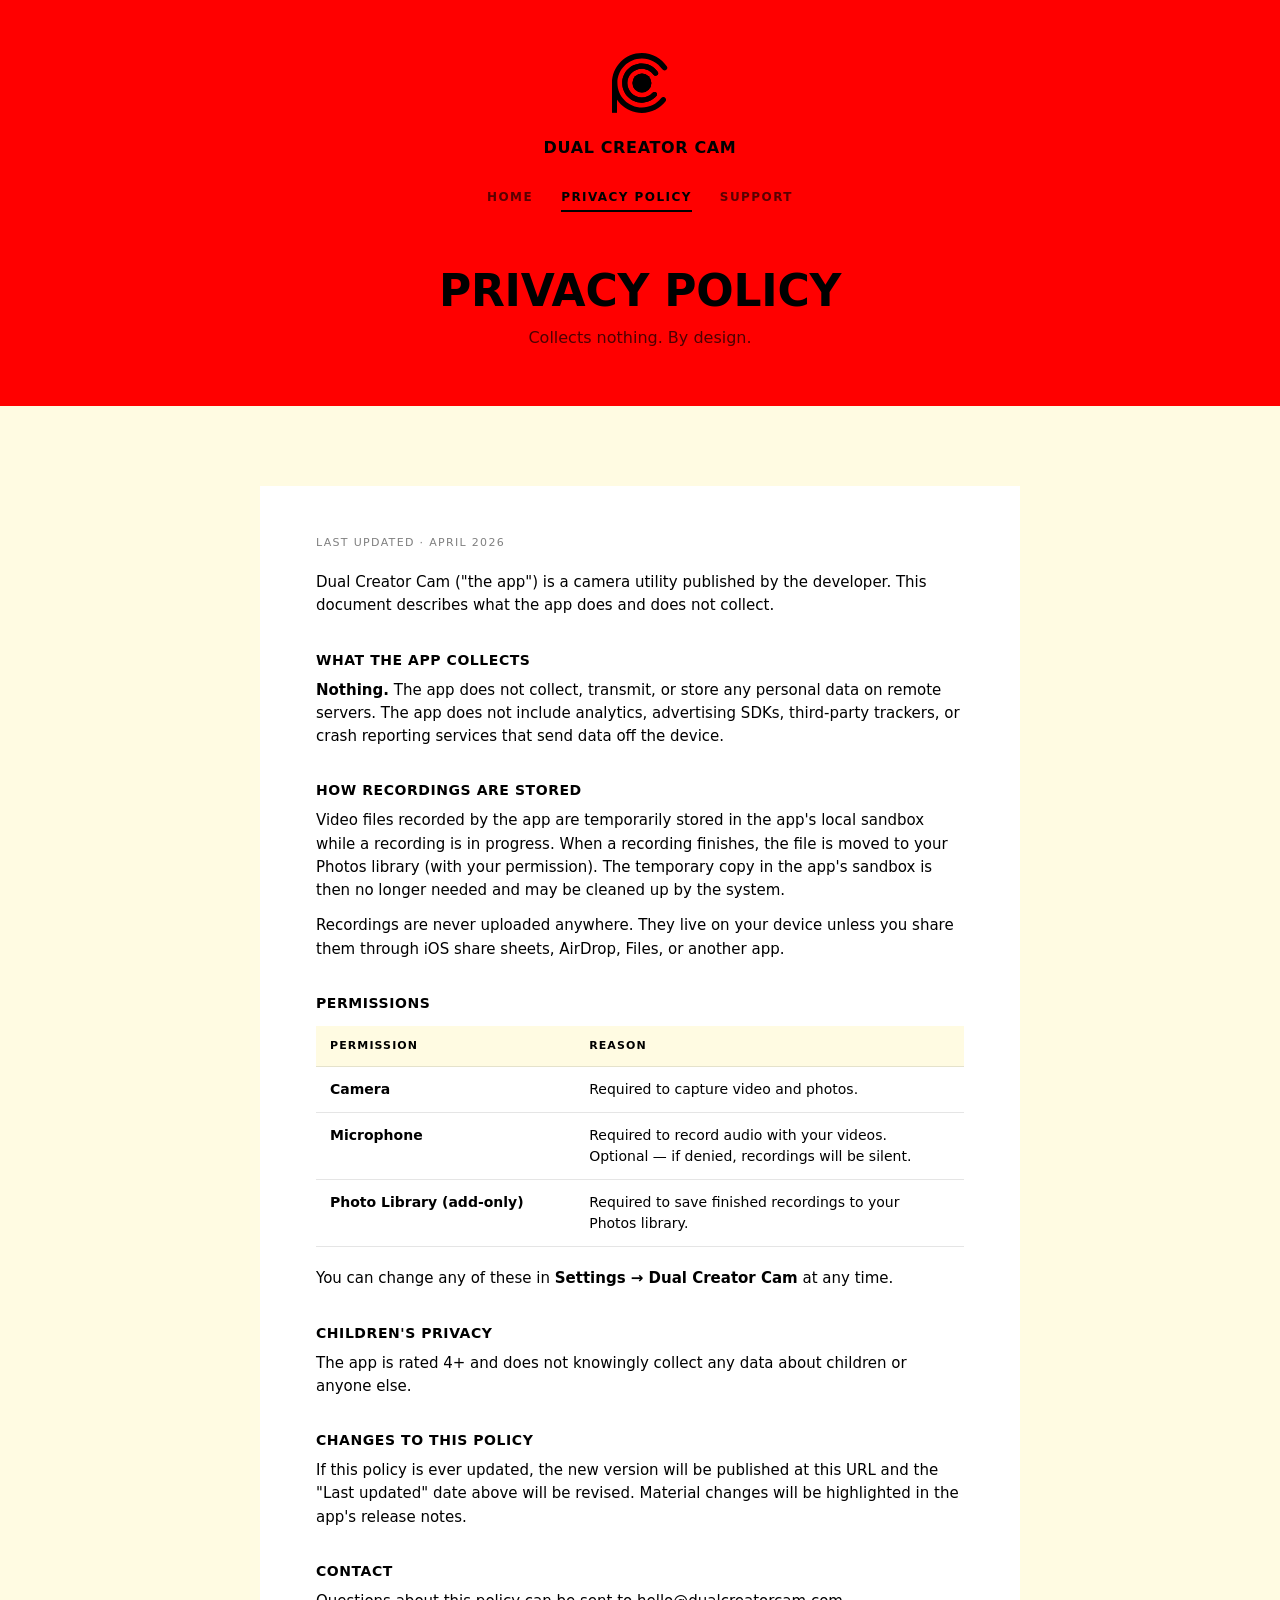
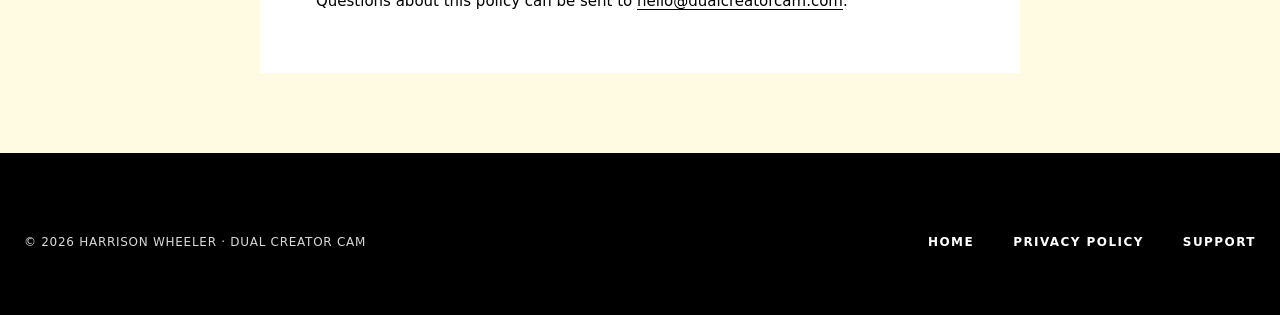
==== privacy/index.html @ c1e84533 "Add site assets, support/privacy pages, CNAME for dualcreatorcam.com Switch all canonical URLs and c" ====
<!doctype html>
<html lang="en">
<head>
<meta charset="utf-8" />
<meta name="viewport" content="width=device-width, initial-scale=1, viewport-fit=cover" />
<title>Privacy Policy — Dual Creator Cam</title>
<meta name="description" content="Dual Creator Cam collects nothing. No analytics, no third-party trackers, no cloud uploads. Your recordings live on your device." />
<meta property="og:title" content="Privacy Policy — Dual Creator Cam" />
<meta property="og:description" content="Dual Creator Cam collects nothing." />
<meta property="og:type" content="website" />
<meta name="theme-color" content="#ff0000" />
<link rel="canonical" href="https://dualcreatorcam.com/privacy/" />
<link rel="icon" type="image/svg+xml" href="../assets/logo.svg" />
<link rel="apple-touch-icon" href="../assets/logo.svg" />
<link rel="stylesheet" href="../assets/style.css" />
</head>
<body>

<header class="hero hero--page">
  <div class="wrap">
    <a href="../" aria-label="Home"><img class="logo" src="../assets/logo.svg" alt="Dual Creator Cam" /></a>
    <p class="wordmark">Dual Creator Cam</p>

    <nav class="page-nav" aria-label="Site sections">
      <a href="../">Home</a>
      <a href="../privacy/" class="active">Privacy Policy</a>
      <a href="../support/">Support</a>
    </nav>

    <h1 class="page-title">Privacy Policy</h1>
    <p class="page-deck">Collects nothing. By design.</p>
  </div>
</header>

<section class="doc-section">
  <article class="panel">
    <p class="updated">Last updated · April 2026</p>

    <p>Dual Creator Cam ("the app") is a camera utility published by the developer. This document describes what the app does and does not collect.</p>

    <h2>What the app collects</h2>
    <p><strong>Nothing.</strong> The app does not collect, transmit, or store any personal data on remote servers. The app does not include analytics, advertising SDKs, third-party trackers, or crash reporting services that send data off the device.</p>

    <h2>How recordings are stored</h2>
    <p>Video files recorded by the app are temporarily stored in the app's local sandbox while a recording is in progress. When a recording finishes, the file is moved to your Photos library (with your permission). The temporary copy in the app's sandbox is then no longer needed and may be cleaned up by the system.</p>
    <p>Recordings are never uploaded anywhere. They live on your device unless you share them through iOS share sheets, AirDrop, Files, or another app.</p>

    <h2>Permissions</h2>
    <table>
      <thead><tr><th>Permission</th><th>Reason</th></tr></thead>
      <tbody>
        <tr><td>Camera</td><td>Required to capture video and photos.</td></tr>
        <tr><td>Microphone</td><td>Required to record audio with your videos. Optional — if denied, recordings will be silent.</td></tr>
        <tr><td>Photo Library (add-only)</td><td>Required to save finished recordings to your Photos library.</td></tr>
      </tbody>
    </table>
    <p>You can change any of these in <strong>Settings &rarr; Dual Creator Cam</strong> at any time.</p>

    <h2>Children's privacy</h2>
    <p>The app is rated 4+ and does not knowingly collect any data about children or anyone else.</p>

    <h2>Changes to this policy</h2>
    <p>If this policy is ever updated, the new version will be published at this URL and the "Last updated" date above will be revised. Material changes will be highlighted in the app's release notes.</p>

    <h2>Contact</h2>
    <p>Questions about this policy can be sent to <a href="mailto:hello@dualcreatorcam.com">hello@dualcreatorcam.com</a>.</p>
  </article>
</section>

<footer class="site-footer">
  <div class="footer-row">
    <div class="copy">&copy; 2026 Harrison Wheeler · Dual Creator Cam</div>
    <nav>
      <a href="../">Home</a>
      <a href="../privacy/">Privacy Policy</a>
      <a href="../support/">Support</a>
    </nav>
  </div>
</footer>

</body>
</html>
---- assets/style.css ----
/* ==========================================================================
   Dual Creator Cam — landing site
   Styling pulled from the Figma design (node 535:2054):
   red hero, cream features, black close + footer.
   ========================================================================== */

:root {
  --red: #ff0000;
  --cream: #fffbe2;
  --black: #000000;
  --white: #ffffff;
  --ink: #000000;
  --ink-soft: rgba(0, 0, 0, 0.7);
  --ink-faint: rgba(0, 0, 0, 0.5);
  --line-on-cream: rgba(0, 0, 0, 0.1);
  --line-on-black: rgba(255, 255, 255, 0.18);
}

* { box-sizing: border-box; }
html, body {
  margin: 0;
  padding: 0;
}
html {
  scroll-behavior: smooth;
  background: var(--red);   /* covers iOS rubber-band overscroll above the hero */
}
body {
  background: var(--cream);
  color: var(--ink);
  font: 16px/1.5 -apple-system, BlinkMacSystemFont, "SF Pro Text", "SF Pro Display", system-ui, "Helvetica Neue", Helvetica, Arial, sans-serif;
  -webkit-font-smoothing: antialiased;
  text-rendering: optimizeLegibility;
}
h1, h2, h3, h4, p { margin: 0; }   /* zero default heading/paragraph margins; per-element margins set explicitly */
body, html { font-variation-settings: 'wdth' 100; }
a { color: inherit; }

.wrap { max-width: 1280px; margin: 0 auto; padding: 0 24px; }

/* ==========================================================================
   Buttons — Figma: 1px border, 4px radius, 12px y / 24px x, 16px SF Pro Bold
   ========================================================================== */
.btn {
  display: inline-flex;
  align-items: center;
  justify-content: center;
  padding: 12px 24px;
  border: 1px solid currentColor;
  border-radius: 4px;
  font-size: 16px;
  font-weight: 700;
  text-transform: uppercase;
  letter-spacing: 0.01em;
  text-decoration: none;
  background: transparent;
  cursor: pointer;
  transition: opacity 0.2s ease, transform 0.12s ease;
  line-height: 36px;
}
.btn:hover { opacity: 0.7; }
.btn:active { transform: translateY(1px); }
.btn--dark { color: var(--black); }
.btn--light { color: var(--white); }

/* ==========================================================================
   Hero — red canvas
   Figma layout (1280×~1076):
     logo at y=53 (56×60), wordmark at y=152, CTA at y=450, phone at y=551 (336×528)
   ========================================================================== */
.hero {
  background: var(--red);
  color: var(--black);
  text-align: center;
  position: relative;
}
.hero .logo {
  display: block;
  margin: 53px auto 0;
  width: 56px;
  height: auto;
}
.hero .wordmark {
  margin: 27px 0 0;
  font-size: 16px;
  font-weight: 700;
  letter-spacing: 0.04em;
  text-transform: uppercase;
  line-height: 1;
}
.hero nav.page-nav {
  margin: 32px 0 0;
  display: flex;
  justify-content: center;
  gap: 28px;
  flex-wrap: wrap;
  padding: 0 24px;
}
.hero nav.page-nav a {
  font-size: 12px;
  font-weight: 700;
  text-transform: uppercase;
  letter-spacing: 0.12em;
  color: rgba(0, 0, 0, 0.65);
  text-decoration: none;
}
.hero nav.page-nav a.active { color: var(--black); border-bottom: 2px solid var(--black); padding-bottom: 4px; }
.hero nav.page-nav a:hover { color: var(--black); }

/* Home variant — full hero: logo, wordmark, headline, sub, CTA, meta, phone */
.hero--home { padding-bottom: 96px; }
.hero--home .hero-headline {
  margin: 80px auto 0;
  max-width: 18ch;
  font-size: clamp(36px, 6vw, 56px);
  font-weight: 700;
  text-transform: uppercase;
  letter-spacing: -0.01em;
  line-height: 1.05;
  color: var(--black);
}
.hero--home .hero-sub {
  margin: 20px auto 0;
  max-width: 38ch;
  font-size: clamp(15px, 1.6vw, 17px);
  line-height: 1.5;
  color: var(--ink-soft);
}
.hero--home .hero-cta {
  margin: 36px auto 0;
}
.hero--home .hero-meta {
  margin: 20px auto 0;
  font-size: 11px;
  letter-spacing: 0.12em;
  text-transform: uppercase;
  color: rgba(0, 0, 0, 0.55);
  font-weight: 700;
}
.hero--home .phone {
  display: block;
  margin: 56px auto 0;
  width: 280px;
  max-width: calc(100% - 48px);
  height: auto;
}

/* Page variant — short hero with title (privacy, support) */
.hero--page { padding: 0 24px 56px; }
.hero--page .page-title {
  margin: 56px auto 0;
  max-width: 24ch;
  font-size: clamp(28px, 5vw, 44px);
  font-weight: 700;
  text-transform: uppercase;
  letter-spacing: -0.005em;
  line-height: 1.05;
}
.hero--page .page-deck {
  margin: 12px auto 0;
  max-width: 36ch;
  font-size: 16px;
  line-height: 1.5;
  color: var(--ink-soft);
}

/* ==========================================================================
   Features section (cream + 2x2 white cards) — home only
   Figma: 604×312 grid (302×156 cards), centered in 1280×656 cream band
   ========================================================================== */
.features-section {
  background: var(--cream);
  padding: 112px 24px 112px;
  text-align: center;
}
.features-headline {
  margin: 0 auto 56px;
  max-width: 22ch;
  font-size: clamp(28px, 4.5vw, 44px);
  font-weight: 700;
  text-transform: uppercase;
  letter-spacing: -0.005em;
  line-height: 1.1;
  color: var(--black);
}
.features-grid {
  width: 604px;
  max-width: 100%;
  margin: 0 auto;
  display: grid;
  grid-template-columns: repeat(2, 302px);
  grid-auto-rows: 156px;
  justify-content: center;
}
.feature {
  background: var(--white);
  padding: 20px;
  display: flex;
  flex-direction: column;
  gap: 20px;
}
.feature h3 {
  margin: 0;
  font-size: 14px;
  line-height: 1.15;
  text-transform: uppercase;
  font-weight: 700;
  letter-spacing: 0.01em;
}
.feature p {
  margin: 0;
  font-size: 13px;
  line-height: 1.4;
  color: var(--ink);
}

/* ==========================================================================
   Doc section (privacy / support)
   ========================================================================== */
.doc-section {
  background: var(--cream);
  padding: 80px 24px;
}
.panel {
  max-width: 760px;
  margin: 0 auto;
  background: var(--white);
  padding: 48px 56px;
}
.panel .updated {
  font-size: 11px;
  letter-spacing: 0.12em;
  text-transform: uppercase;
  color: var(--ink-faint);
  margin: 0 0 20px;
}
.panel h2 {
  font-size: 14px;
  text-transform: uppercase;
  letter-spacing: 0.04em;
  font-weight: 700;
  margin: 32px 0 8px;
}
.panel h2:first-child { margin-top: 0; }
.panel p {
  margin: 0 0 12px;
  font-size: 15px;
  line-height: 1.55;
  color: var(--ink);
}
.panel a { text-decoration: underline; text-underline-offset: 3px; }
.panel ul { padding-left: 20px; margin: 8px 0 12px; }
.panel li { margin: 6px 0; font-size: 15px; line-height: 1.55; }
.panel table {
  width: 100%;
  border-collapse: collapse;
  margin: 12px 0 20px;
}
.panel th, .panel td {
  text-align: left;
  padding: 12px 14px;
  border-bottom: 1px solid var(--line-on-cream);
  font-size: 14px;
  vertical-align: top;
}
.panel th {
  background: var(--cream);
  font-size: 11px;
  text-transform: uppercase;
  letter-spacing: 0.1em;
  font-weight: 700;
}
.panel td:first-child { font-weight: 700; width: 40%; }

.contact-card {
  border: 1px solid var(--line-on-cream);
  padding: 20px 24px;
  margin: 16px 0 24px;
  background: var(--cream);
}
.contact-card .row {
  display: flex;
  justify-content: space-between;
  gap: 12px;
  padding: 8px 0;
  border-bottom: 1px solid var(--line-on-cream);
}
.contact-card .row:last-child { border-bottom: 0; }
.contact-card .key {
  font-size: 11px;
  letter-spacing: 0.12em;
  text-transform: uppercase;
  color: var(--ink-faint);
  font-weight: 700;
}
.contact-card .val { font-size: 14px; font-weight: 600; }

.faq-q {
  margin-top: 24px;
  font-size: 14px;
  text-transform: uppercase;
  letter-spacing: 0.02em;
  font-weight: 700;
}

/* ==========================================================================
   Closer (black canvas) — Figma: 1280×446 with headline + bordered CTA
   ========================================================================== */
.closer {
  background: var(--black);
  color: var(--white);
  text-align: center;
  padding: 140px 24px 0;
}
.closer h2 {
  margin: 0 auto;
  max-width: 18ch;
  font-size: clamp(28px, 5vw, 36px);
  font-weight: 700;
  text-transform: uppercase;
  line-height: 1;
  letter-spacing: -0.005em;
}
.closer .btn {
  margin-top: 28px;
}

/* ==========================================================================
   Footer (continues black canvas)
   ========================================================================== */
footer.site-footer {
  background: var(--black);
  color: rgba(255, 255, 255, 0.85);
  padding: 80px 24px 64px;
}
footer.site-footer .footer-row {
  max-width: 1280px;
  margin: 0 auto;
  display: flex;
  justify-content: space-between;
  align-items: center;
  flex-wrap: wrap;
  gap: 16px;
}
footer.site-footer .copy {
  font-size: 12px;
  letter-spacing: 0.06em;
  text-transform: uppercase;
}
footer.site-footer nav {
  display: flex;
  gap: 39px;
  flex-wrap: wrap;
}
footer.site-footer nav a {
  font-size: 12px;
  font-weight: 700;
  text-transform: uppercase;
  letter-spacing: 0.12em;
  color: var(--white);
  text-decoration: none;
}
footer.site-footer nav a:hover { opacity: 0.7; }

/* ==========================================================================
   Responsive
   ========================================================================== */
@media (max-width: 720px) {
  .hero .logo { margin-top: 40px; width: 48px; height: auto; }
  .hero .wordmark { font-size: 14px; margin-top: 20px; }
  .hero nav.page-nav { gap: 20px; margin-top: 24px; }

  .hero--home .hero-headline { margin-top: 48px; }
  .hero--home .hero-sub { margin-top: 14px; }
  .hero--home .hero-cta { margin-top: 28px; }
  .hero--home .hero-meta { margin-top: 16px; font-size: 10px; }
  .hero--home { padding-bottom: 64px; }
  .hero--home .phone { margin-top: 32px; width: clamp(240px, 70vw, 336px); }

  .hero--page { padding-bottom: 40px; }
  .hero--page .page-title { margin-top: 40px; }

  .features-section { padding: 64px 24px 80px; }
  .features-headline { margin-bottom: 36px; }
  .features-grid { grid-template-columns: 1fr; grid-auto-rows: auto; max-width: 320px; gap: 12px; }
  .feature { min-height: 156px; }

  .doc-section { padding: 56px 16px; }
  .panel { padding: 32px 24px; }
  .panel th, .panel td { padding: 10px 12px; font-size: 13px; }
  .panel td:first-child { width: 38%; }

  .contact-card .row { flex-direction: column; gap: 4px; align-items: flex-start; }

  .closer { padding: 96px 24px 0; }

  footer.site-footer { padding: 56px 24px 48px; }
  footer.site-footer .footer-row { flex-direction: column; align-items: center; text-align: center; gap: 18px; }
  footer.site-footer nav { gap: 20px; }
}
@media (max-width: 380px) {
  .btn { padding: 10px 18px; font-size: 14px; line-height: 30px; }
}
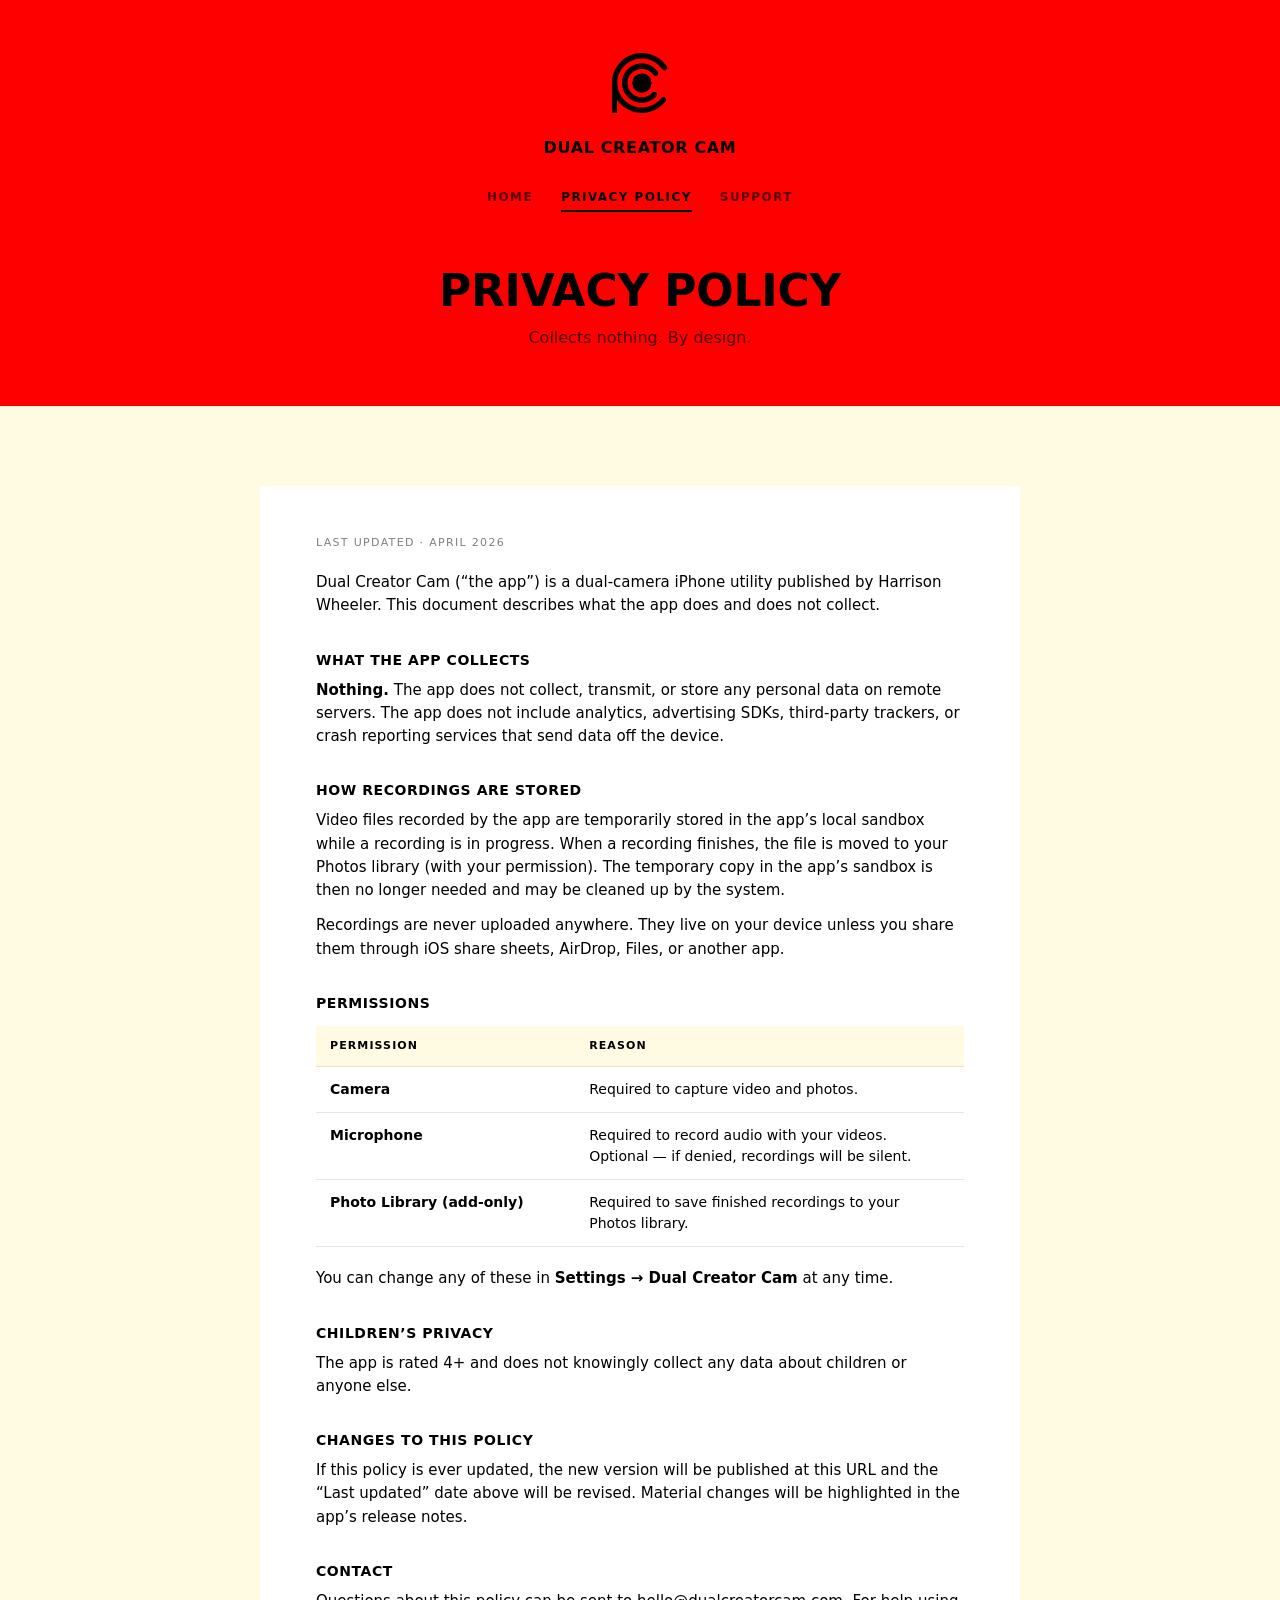
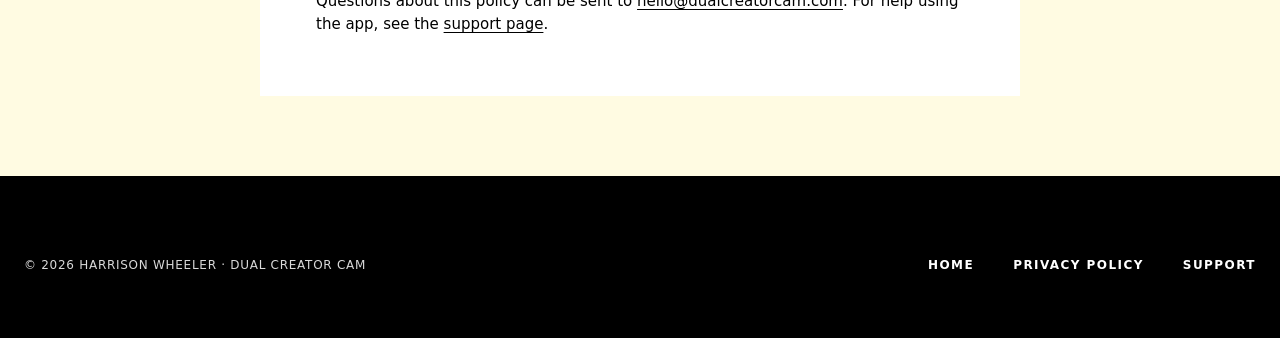
==== commit 5538fd9a: "SEO + structured data, robots.txt, sitemap.xml Add full meta-tag coverage (description, keywords, Op" ====
--- a/privacy/index.html
+++ b/privacy/index.html
@@ -3,27 +3,86 @@
 <head>
 <meta charset="utf-8" />
 <meta name="viewport" content="width=device-width, initial-scale=1, viewport-fit=cover" />
-<title>Privacy Policy — Dual Creator Cam</title>
-<meta name="description" content="Dual Creator Cam collects nothing. No analytics, no third-party trackers, no cloud uploads. Your recordings live on your device." />
-<meta property="og:title" content="Privacy Policy — Dual Creator Cam" />
-<meta property="og:description" content="Dual Creator Cam collects nothing." />
-<meta property="og:type" content="website" />
+
+<!-- Primary SEO -->
+<title>Privacy Policy · Dual Creator Cam — No Data Collection</title>
+<meta name="description" content="Privacy policy for Dual Creator Cam. No analytics, no third-party trackers, no cloud uploads. All recordings stay on your iPhone. Last updated April 2026." />
+<meta name="author" content="Harrison Wheeler" />
+<meta name="robots" content="index, follow, max-image-preview:large" />
 <meta name="theme-color" content="#ff0000" />
 <link rel="canonical" href="https://dualcreatorcam.com/privacy/" />
+
+<!-- Open Graph -->
+<meta property="og:type" content="website" />
+<meta property="og:site_name" content="Dual Creator Cam" />
+<meta property="og:locale" content="en_US" />
+<meta property="og:url" content="https://dualcreatorcam.com/privacy/" />
+<meta property="og:title" content="Privacy Policy · Dual Creator Cam" />
+<meta property="og:description" content="Dual Creator Cam collects nothing. No analytics, no trackers, no cloud uploads — recordings stay on your iPhone." />
+<!-- TODO: replace with real 1200x630 share image once available -->
+<meta property="og:image" content="https://dualcreatorcam.com/assets/og-cover.png" />
+<meta property="og:image:width" content="1200" />
+<meta property="og:image:height" content="630" />
+<meta property="og:image:alt" content="Dual Creator Cam — privacy-first iPhone camera app." />
+
+<!-- Twitter -->
+<meta name="twitter:card" content="summary_large_image" />
+<meta name="twitter:title" content="Privacy Policy · Dual Creator Cam" />
+<meta name="twitter:description" content="Collects nothing. By design." />
+<meta name="twitter:image" content="https://dualcreatorcam.com/assets/og-cover.png" />
+
+<!-- Apple / iOS -->
+<meta name="apple-mobile-web-app-title" content="Dual Creator Cam" />
+<meta name="format-detection" content="telephone=no" />
+
+<!-- Icons -->
 <link rel="icon" type="image/svg+xml" href="../assets/logo.svg" />
-<link rel="apple-touch-icon" href="../assets/logo.svg" />
+<link rel="alternate icon" href="../assets/favicon.jpg" />
+<link rel="apple-touch-icon" href="../assets/favicon.jpg" />
+
+<!-- Performance -->
 <link rel="stylesheet" href="../assets/style.css" />
+
+<!-- Structured data: WebPage + BreadcrumbList -->
+<script type="application/ld+json">
+{
+  "@context": "https://schema.org",
+  "@graph": [
+    {
+      "@type": "WebPage",
+      "@id": "https://dualcreatorcam.com/privacy/#webpage",
+      "url": "https://dualcreatorcam.com/privacy/",
+      "name": "Privacy Policy · Dual Creator Cam",
+      "description": "Dual Creator Cam collects nothing. No analytics, no trackers, no cloud uploads. Recordings stay on your iPhone.",
+      "inLanguage": "en-US",
+      "isPartOf": { "@id": "https://dualcreatorcam.com/#website" },
+      "dateModified": "2026-04-01",
+      "breadcrumb": { "@id": "https://dualcreatorcam.com/privacy/#breadcrumb" }
+    },
+    {
+      "@type": "BreadcrumbList",
+      "@id": "https://dualcreatorcam.com/privacy/#breadcrumb",
+      "itemListElement": [
+        { "@type": "ListItem", "position": 1, "name": "Home", "item": "https://dualcreatorcam.com/" },
+        { "@type": "ListItem", "position": 2, "name": "Privacy Policy", "item": "https://dualcreatorcam.com/privacy/" }
+      ]
+    }
+  ]
+}
+</script>
 </head>
 <body>
 
+<main>
+
 <header class="hero hero--page">
   <div class="wrap">
-    <a href="../" aria-label="Home"><img class="logo" src="../assets/logo.svg" alt="Dual Creator Cam" /></a>
+    <a href="../" aria-label="Dual Creator Cam home"><img class="logo" src="../assets/logo.svg" alt="Dual Creator Cam logo" width="56" height="60" /></a>
     <p class="wordmark">Dual Creator Cam</p>
 
     <nav class="page-nav" aria-label="Site sections">
       <a href="../">Home</a>
-      <a href="../privacy/" class="active">Privacy Policy</a>
+      <a href="../privacy/" class="active" aria-current="page">Privacy Policy</a>
       <a href="../support/">Support</a>
     </nav>
 
@@ -34,20 +93,20 @@
 
 <section class="doc-section">
   <article class="panel">
-    <p class="updated">Last updated · April 2026</p>
+    <p class="updated"><time datetime="2026-04-01">Last updated · April 2026</time></p>
 
-    <p>Dual Creator Cam ("the app") is a camera utility published by the developer. This document describes what the app does and does not collect.</p>
+    <p>Dual Creator Cam (&ldquo;the app&rdquo;) is a dual-camera iPhone utility published by Harrison Wheeler. This document describes what the app does and does not collect.</p>
 
     <h2>What the app collects</h2>
     <p><strong>Nothing.</strong> The app does not collect, transmit, or store any personal data on remote servers. The app does not include analytics, advertising SDKs, third-party trackers, or crash reporting services that send data off the device.</p>
 
     <h2>How recordings are stored</h2>
-    <p>Video files recorded by the app are temporarily stored in the app's local sandbox while a recording is in progress. When a recording finishes, the file is moved to your Photos library (with your permission). The temporary copy in the app's sandbox is then no longer needed and may be cleaned up by the system.</p>
+    <p>Video files recorded by the app are temporarily stored in the app&rsquo;s local sandbox while a recording is in progress. When a recording finishes, the file is moved to your Photos library (with your permission). The temporary copy in the app&rsquo;s sandbox is then no longer needed and may be cleaned up by the system.</p>
     <p>Recordings are never uploaded anywhere. They live on your device unless you share them through iOS share sheets, AirDrop, Files, or another app.</p>
 
     <h2>Permissions</h2>
     <table>
-      <thead><tr><th>Permission</th><th>Reason</th></tr></thead>
+      <thead><tr><th scope="col">Permission</th><th scope="col">Reason</th></tr></thead>
       <tbody>
         <tr><td>Camera</td><td>Required to capture video and photos.</td></tr>
         <tr><td>Microphone</td><td>Required to record audio with your videos. Optional — if denied, recordings will be silent.</td></tr>
@@ -56,21 +115,23 @@
     </table>
     <p>You can change any of these in <strong>Settings &rarr; Dual Creator Cam</strong> at any time.</p>
 
-    <h2>Children's privacy</h2>
+    <h2>Children&rsquo;s privacy</h2>
     <p>The app is rated 4+ and does not knowingly collect any data about children or anyone else.</p>
 
     <h2>Changes to this policy</h2>
-    <p>If this policy is ever updated, the new version will be published at this URL and the "Last updated" date above will be revised. Material changes will be highlighted in the app's release notes.</p>
+    <p>If this policy is ever updated, the new version will be published at this URL and the &ldquo;Last updated&rdquo; date above will be revised. Material changes will be highlighted in the app&rsquo;s release notes.</p>
 
     <h2>Contact</h2>
-    <p>Questions about this policy can be sent to <a href="mailto:hello@dualcreatorcam.com">hello@dualcreatorcam.com</a>.</p>
+    <p>Questions about this policy can be sent to <a href="mailto:hello@dualcreatorcam.com">hello@dualcreatorcam.com</a>. For help using the app, see the <a href="../support/">support page</a>.</p>
   </article>
 </section>
+
+</main>
 
 <footer class="site-footer">
   <div class="footer-row">
     <div class="copy">&copy; 2026 Harrison Wheeler · Dual Creator Cam</div>
-    <nav>
+    <nav aria-label="Site">
       <a href="../">Home</a>
       <a href="../privacy/">Privacy Policy</a>
       <a href="../support/">Support</a>
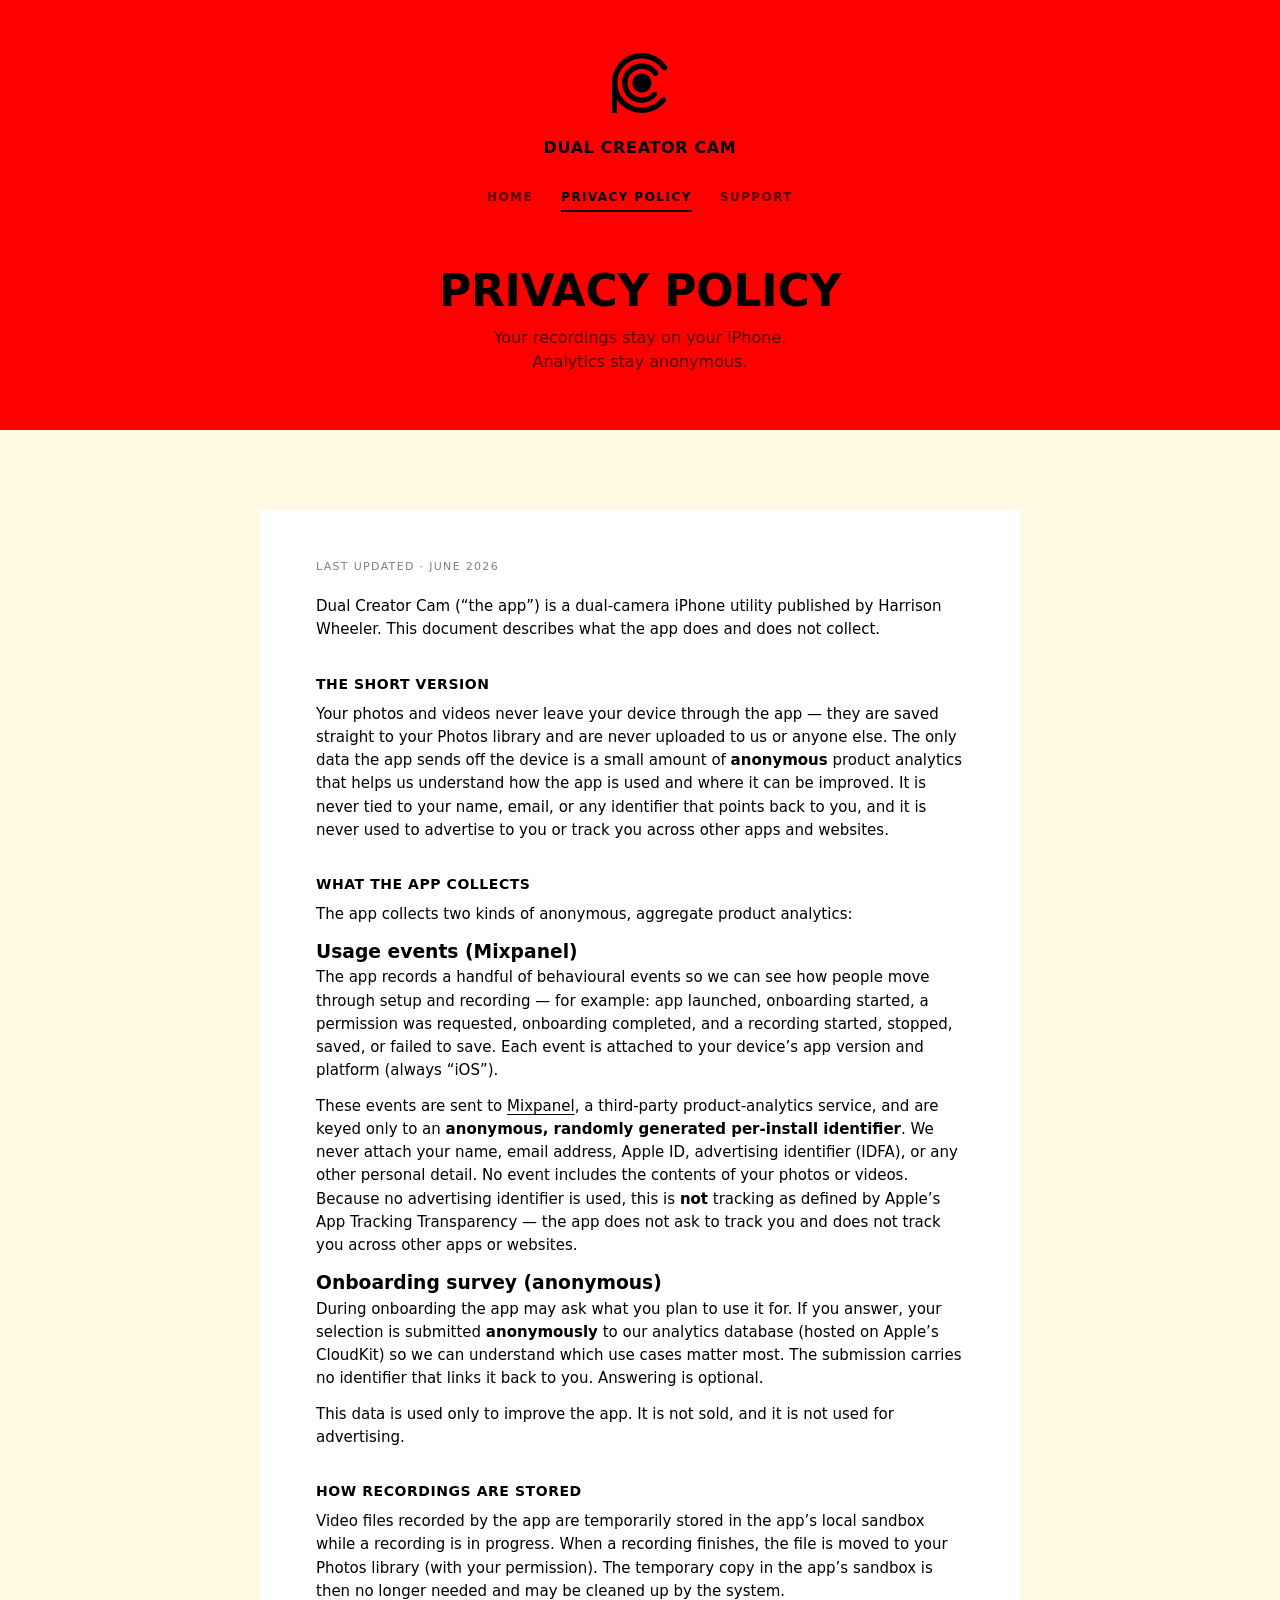
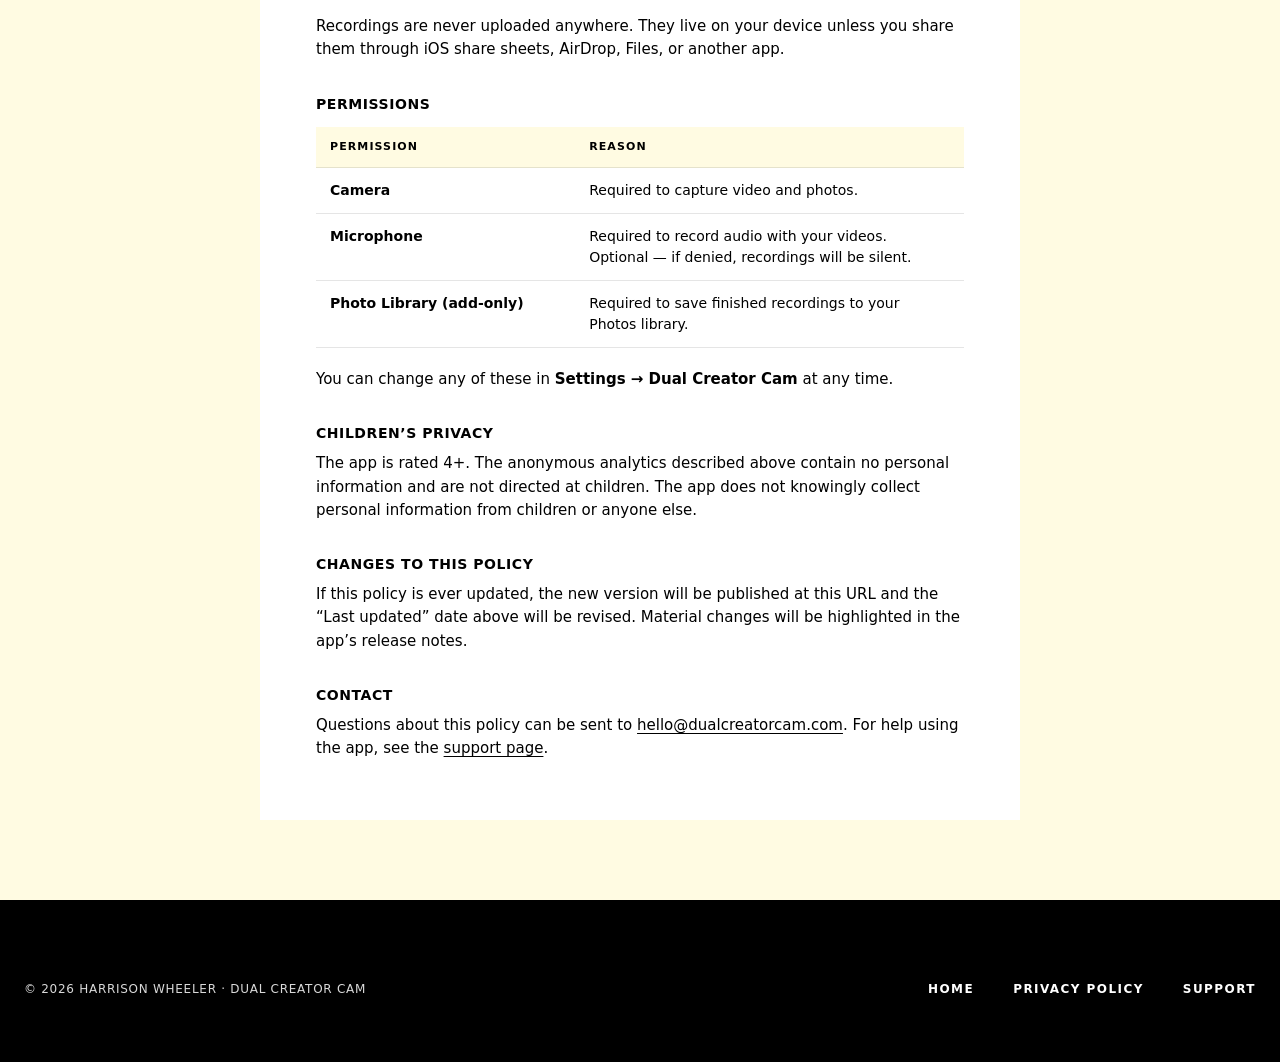
==== commit 7957449d: "Update privacy policy to disclose anonymous Mixpanel + survey analytics The app now sends anonymous " ====
--- a/privacy/index.html
+++ b/privacy/index.html
@@ -5,8 +5,8 @@
 <meta name="viewport" content="width=device-width, initial-scale=1, viewport-fit=cover" />
 
 <!-- Primary SEO -->
-<title>Privacy Policy · Dual Creator Cam — No Data Collection</title>
-<meta name="description" content="Privacy policy for Dual Creator Cam. No analytics, no third-party trackers, no cloud uploads. All recordings stay on your iPhone. Last updated April 2026." />
+<title>Privacy Policy · Dual Creator Cam — Privacy-First by Design</title>
+<meta name="description" content="Privacy policy for Dual Creator Cam. Your recordings stay on your iPhone and are never uploaded. Only minimal, anonymous product analytics — no identity, no ads, no tracking across apps. Last updated June 2026." />
 <meta name="author" content="Harrison Wheeler" />
 <meta name="robots" content="index, follow, max-image-preview:large" />
 <meta name="theme-color" content="#ff0000" />
@@ -18,7 +18,7 @@
 <meta property="og:locale" content="en_US" />
 <meta property="og:url" content="https://dualcreatorcam.com/privacy/" />
 <meta property="og:title" content="Privacy Policy · Dual Creator Cam" />
-<meta property="og:description" content="Dual Creator Cam collects nothing. No analytics, no trackers, no cloud uploads — recordings stay on your iPhone." />
+<meta property="og:description" content="Your recordings stay on your iPhone — never uploaded. Only minimal, anonymous product analytics. No identity, no ads, no cross-app tracking." />
 <!-- TODO: replace with real 1200x630 share image once available -->
 <meta property="og:image" content="https://dualcreatorcam.com/assets/og-cover.png" />
 <meta property="og:image:width" content="1200" />
@@ -28,7 +28,7 @@
 <!-- Twitter -->
 <meta name="twitter:card" content="summary_large_image" />
 <meta name="twitter:title" content="Privacy Policy · Dual Creator Cam" />
-<meta name="twitter:description" content="Collects nothing. By design." />
+<meta name="twitter:description" content="Recordings stay on your iPhone. Anonymous analytics only — no identity, no tracking." />
 <meta name="twitter:image" content="https://dualcreatorcam.com/assets/og-cover.png" />
 
 <!-- Apple / iOS -->
@@ -53,10 +53,10 @@
       "@id": "https://dualcreatorcam.com/privacy/#webpage",
       "url": "https://dualcreatorcam.com/privacy/",
       "name": "Privacy Policy · Dual Creator Cam",
-      "description": "Dual Creator Cam collects nothing. No analytics, no trackers, no cloud uploads. Recordings stay on your iPhone.",
+      "description": "Your recordings stay on your iPhone and are never uploaded. Dual Creator Cam collects only minimal, anonymous product analytics — no identity, no ads, no tracking across apps.",
       "inLanguage": "en-US",
       "isPartOf": { "@id": "https://dualcreatorcam.com/#website" },
-      "dateModified": "2026-04-01",
+      "dateModified": "2026-06-14",
       "breadcrumb": { "@id": "https://dualcreatorcam.com/privacy/#breadcrumb" }
     },
     {
@@ -69,6 +69,16 @@
     }
   ]
 }
+</script>
+
+<!-- Google tag (gtag.js) -->
+<script async src="https://www.googletagmanager.com/gtag/js?id=G-6EHSY87TWT"></script>
+<script>
+  window.dataLayer = window.dataLayer || [];
+  function gtag(){dataLayer.push(arguments);}
+  gtag('js', new Date());
+
+  gtag('config', 'G-6EHSY87TWT');
 </script>
 </head>
 <body>
@@ -87,18 +97,30 @@
     </nav>
 
     <h1 class="page-title">Privacy Policy</h1>
-    <p class="page-deck">Collects nothing. By design.</p>
+    <p class="page-deck">Your recordings stay on your iPhone. Analytics stay anonymous.</p>
   </div>
 </header>
 
 <section class="doc-section">
   <article class="panel">
-    <p class="updated"><time datetime="2026-04-01">Last updated · April 2026</time></p>
+    <p class="updated"><time datetime="2026-06-14">Last updated · June 2026</time></p>
 
     <p>Dual Creator Cam (&ldquo;the app&rdquo;) is a dual-camera iPhone utility published by Harrison Wheeler. This document describes what the app does and does not collect.</p>
 
+    <h2>The short version</h2>
+    <p>Your photos and videos never leave your device through the app — they are saved straight to your Photos library and are never uploaded to us or anyone else. The only data the app sends off the device is a small amount of <strong>anonymous</strong> product analytics that helps us understand how the app is used and where it can be improved. It is never tied to your name, email, or any identifier that points back to you, and it is never used to advertise to you or track you across other apps and websites.</p>
+
     <h2>What the app collects</h2>
-    <p><strong>Nothing.</strong> The app does not collect, transmit, or store any personal data on remote servers. The app does not include analytics, advertising SDKs, third-party trackers, or crash reporting services that send data off the device.</p>
+    <p>The app collects two kinds of anonymous, aggregate product analytics:</p>
+
+    <h3>Usage events (Mixpanel)</h3>
+    <p>The app records a handful of behavioural events so we can see how people move through setup and recording — for example: app launched, onboarding started, a permission was requested, onboarding completed, and a recording started, stopped, saved, or failed to save. Each event is attached to your device&rsquo;s app version and platform (always &ldquo;iOS&rdquo;).</p>
+    <p>These events are sent to <a href="https://mixpanel.com/legal/privacy-policy/" rel="noopener" target="_blank">Mixpanel</a>, a third-party product-analytics service, and are keyed only to an <strong>anonymous, randomly generated per-install identifier</strong>. We never attach your name, email address, Apple ID, advertising identifier (IDFA), or any other personal detail. No event includes the contents of your photos or videos. Because no advertising identifier is used, this is <strong>not</strong> tracking as defined by Apple&rsquo;s App Tracking Transparency — the app does not ask to track you and does not track you across other apps or websites.</p>
+
+    <h3>Onboarding survey (anonymous)</h3>
+    <p>During onboarding the app may ask what you plan to use it for. If you answer, your selection is submitted <strong>anonymously</strong> to our analytics database (hosted on Apple&rsquo;s CloudKit) so we can understand which use cases matter most. The submission carries no identifier that links it back to you. Answering is optional.</p>
+
+    <p>This data is used only to improve the app. It is not sold, and it is not used for advertising.</p>
 
     <h2>How recordings are stored</h2>
     <p>Video files recorded by the app are temporarily stored in the app&rsquo;s local sandbox while a recording is in progress. When a recording finishes, the file is moved to your Photos library (with your permission). The temporary copy in the app&rsquo;s sandbox is then no longer needed and may be cleaned up by the system.</p>
@@ -116,7 +138,7 @@
     <p>You can change any of these in <strong>Settings &rarr; Dual Creator Cam</strong> at any time.</p>
 
     <h2>Children&rsquo;s privacy</h2>
-    <p>The app is rated 4+ and does not knowingly collect any data about children or anyone else.</p>
+    <p>The app is rated 4+. The anonymous analytics described above contain no personal information and are not directed at children. The app does not knowingly collect personal information from children or anyone else.</p>
 
     <h2>Changes to this policy</h2>
     <p>If this policy is ever updated, the new version will be published at this URL and the &ldquo;Last updated&rdquo; date above will be revised. Material changes will be highlighted in the app&rsquo;s release notes.</p>
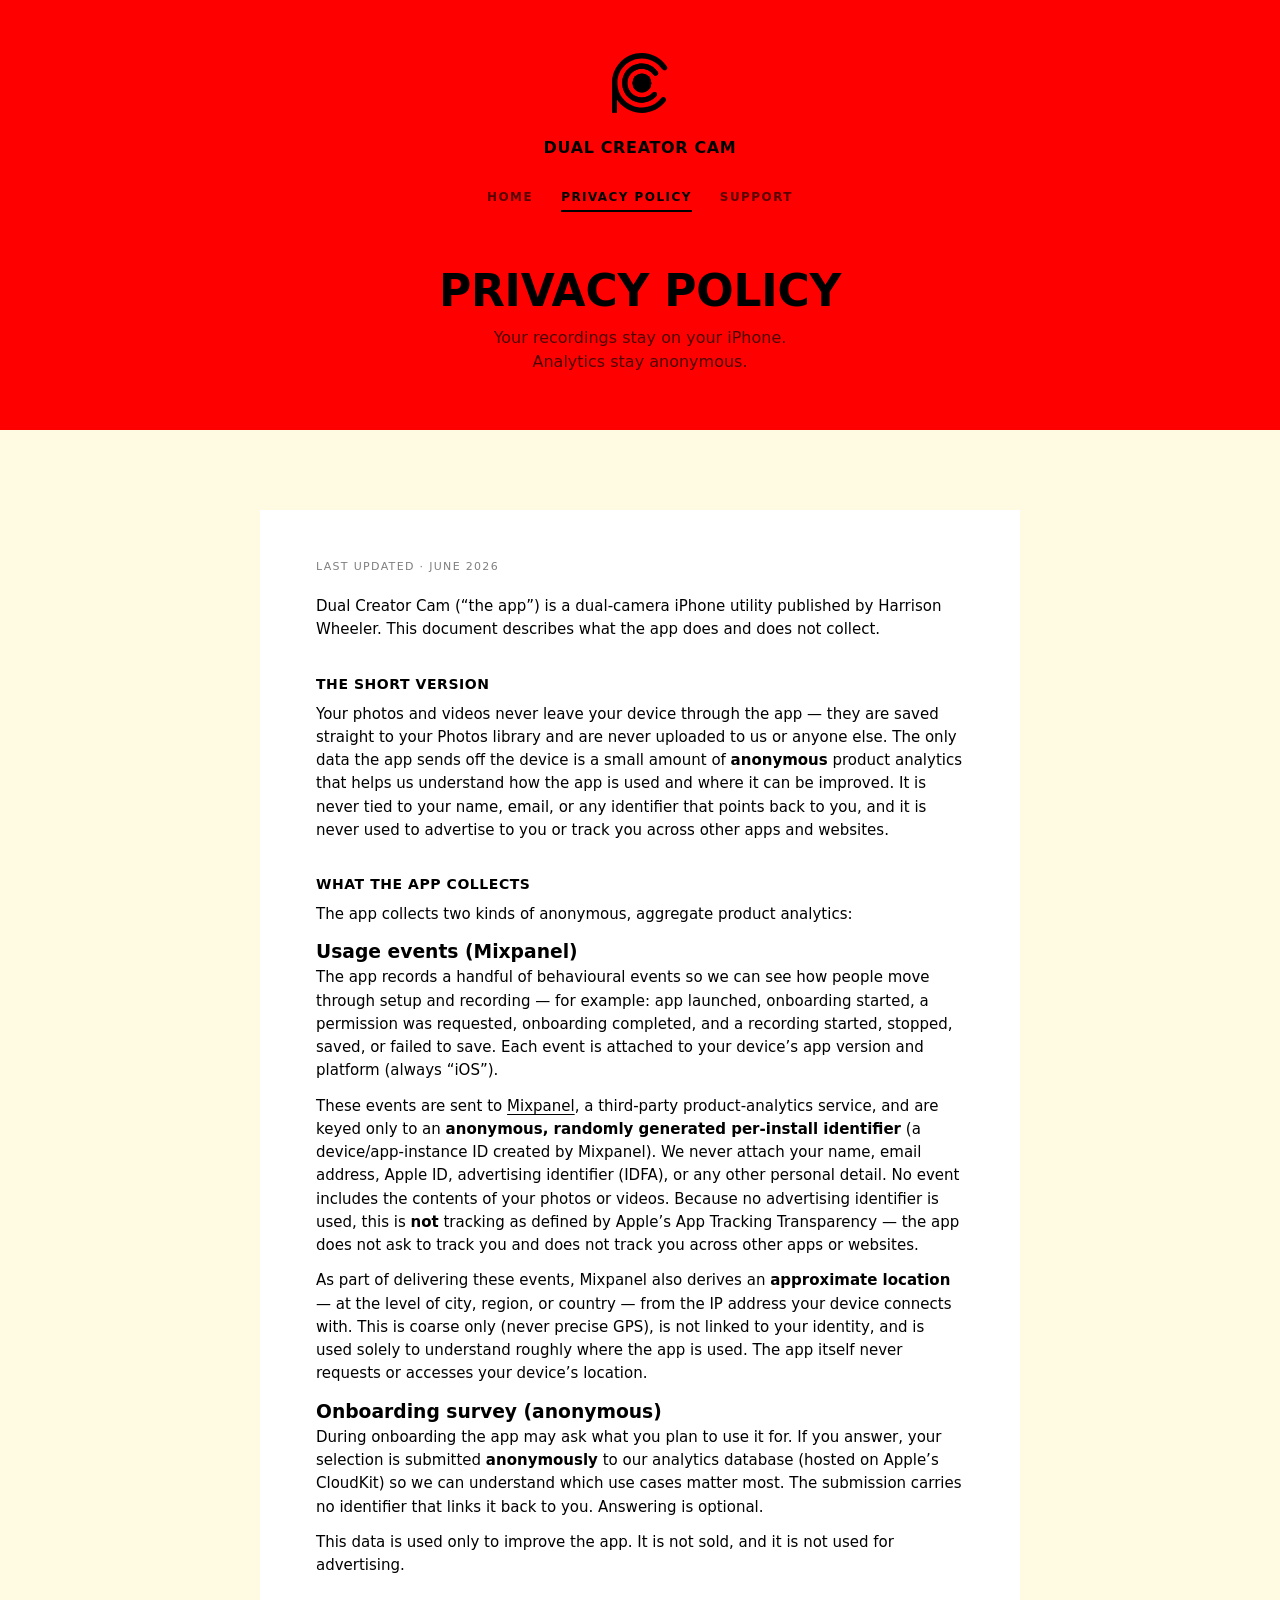
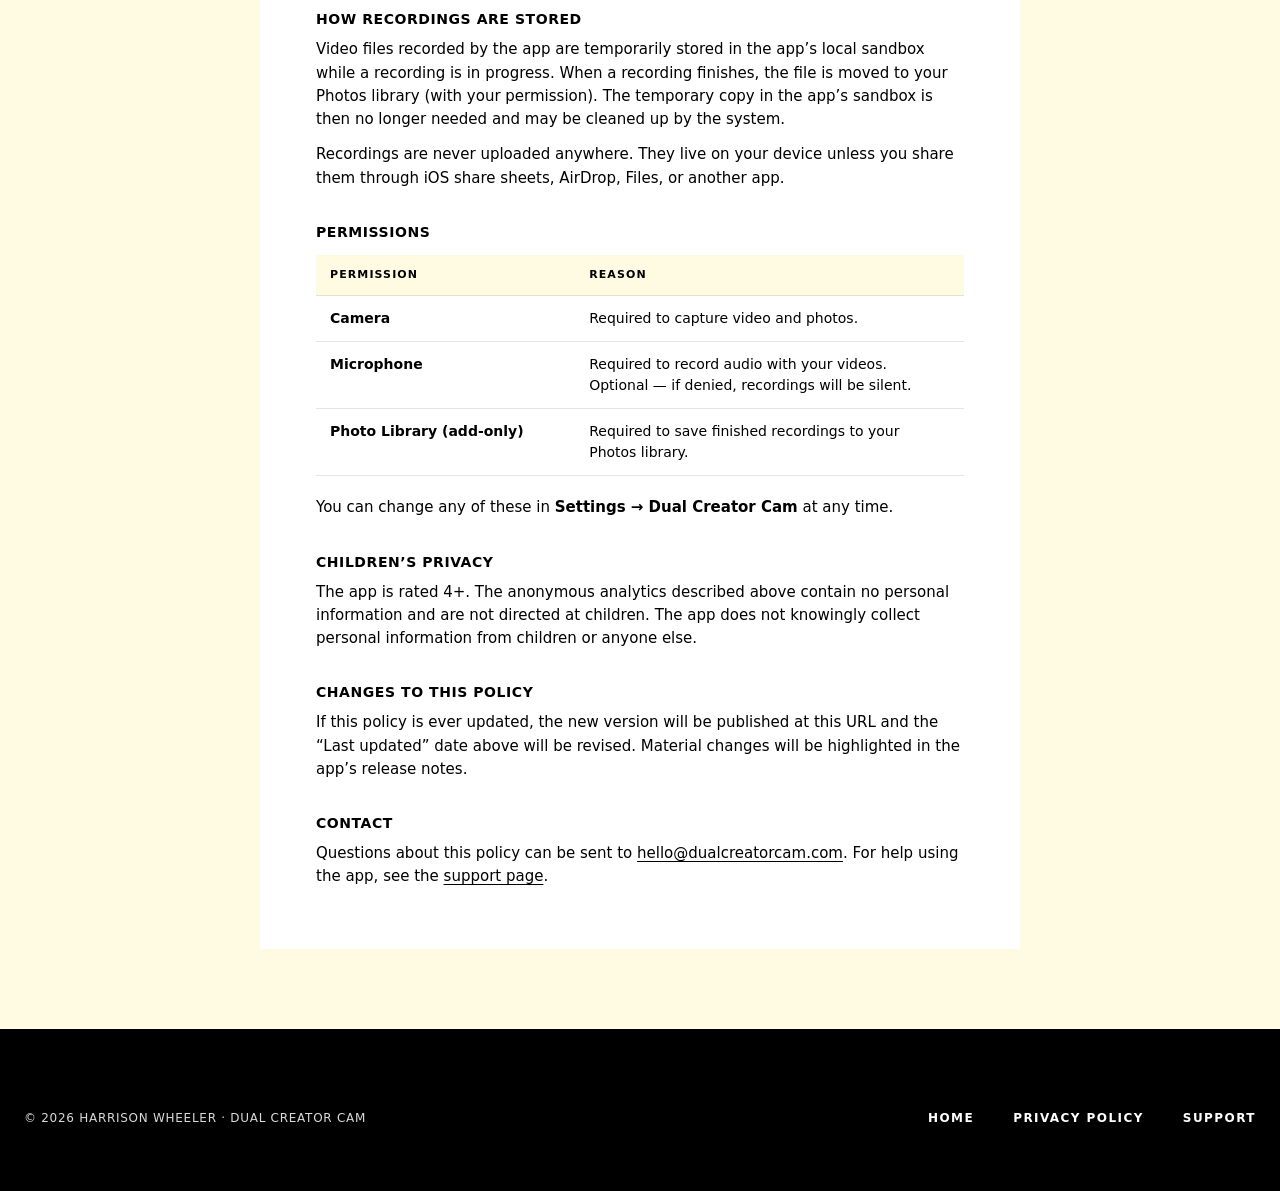
==== commit be379cd2: "Disclose anonymous Device ID and IP-derived coarse location in privacy policy" ====
--- a/privacy/index.html
+++ b/privacy/index.html
@@ -115,7 +115,8 @@
 
     <h3>Usage events (Mixpanel)</h3>
     <p>The app records a handful of behavioural events so we can see how people move through setup and recording — for example: app launched, onboarding started, a permission was requested, onboarding completed, and a recording started, stopped, saved, or failed to save. Each event is attached to your device&rsquo;s app version and platform (always &ldquo;iOS&rdquo;).</p>
-    <p>These events are sent to <a href="https://mixpanel.com/legal/privacy-policy/" rel="noopener" target="_blank">Mixpanel</a>, a third-party product-analytics service, and are keyed only to an <strong>anonymous, randomly generated per-install identifier</strong>. We never attach your name, email address, Apple ID, advertising identifier (IDFA), or any other personal detail. No event includes the contents of your photos or videos. Because no advertising identifier is used, this is <strong>not</strong> tracking as defined by Apple&rsquo;s App Tracking Transparency — the app does not ask to track you and does not track you across other apps or websites.</p>
+    <p>These events are sent to <a href="https://mixpanel.com/legal/privacy-policy/" rel="noopener" target="_blank">Mixpanel</a>, a third-party product-analytics service, and are keyed only to an <strong>anonymous, randomly generated per-install identifier</strong> (a device/app-instance ID created by Mixpanel). We never attach your name, email address, Apple ID, advertising identifier (IDFA), or any other personal detail. No event includes the contents of your photos or videos. Because no advertising identifier is used, this is <strong>not</strong> tracking as defined by Apple&rsquo;s App Tracking Transparency — the app does not ask to track you and does not track you across other apps or websites.</p>
+    <p>As part of delivering these events, Mixpanel also derives an <strong>approximate location</strong> — at the level of city, region, or country — from the IP address your device connects with. This is coarse only (never precise GPS), is not linked to your identity, and is used solely to understand roughly where the app is used. The app itself never requests or accesses your device&rsquo;s location.</p>
 
     <h3>Onboarding survey (anonymous)</h3>
     <p>During onboarding the app may ask what you plan to use it for. If you answer, your selection is submitted <strong>anonymously</strong> to our analytics database (hosted on Apple&rsquo;s CloudKit) so we can understand which use cases matter most. The submission carries no identifier that links it back to you. Answering is optional.</p>
